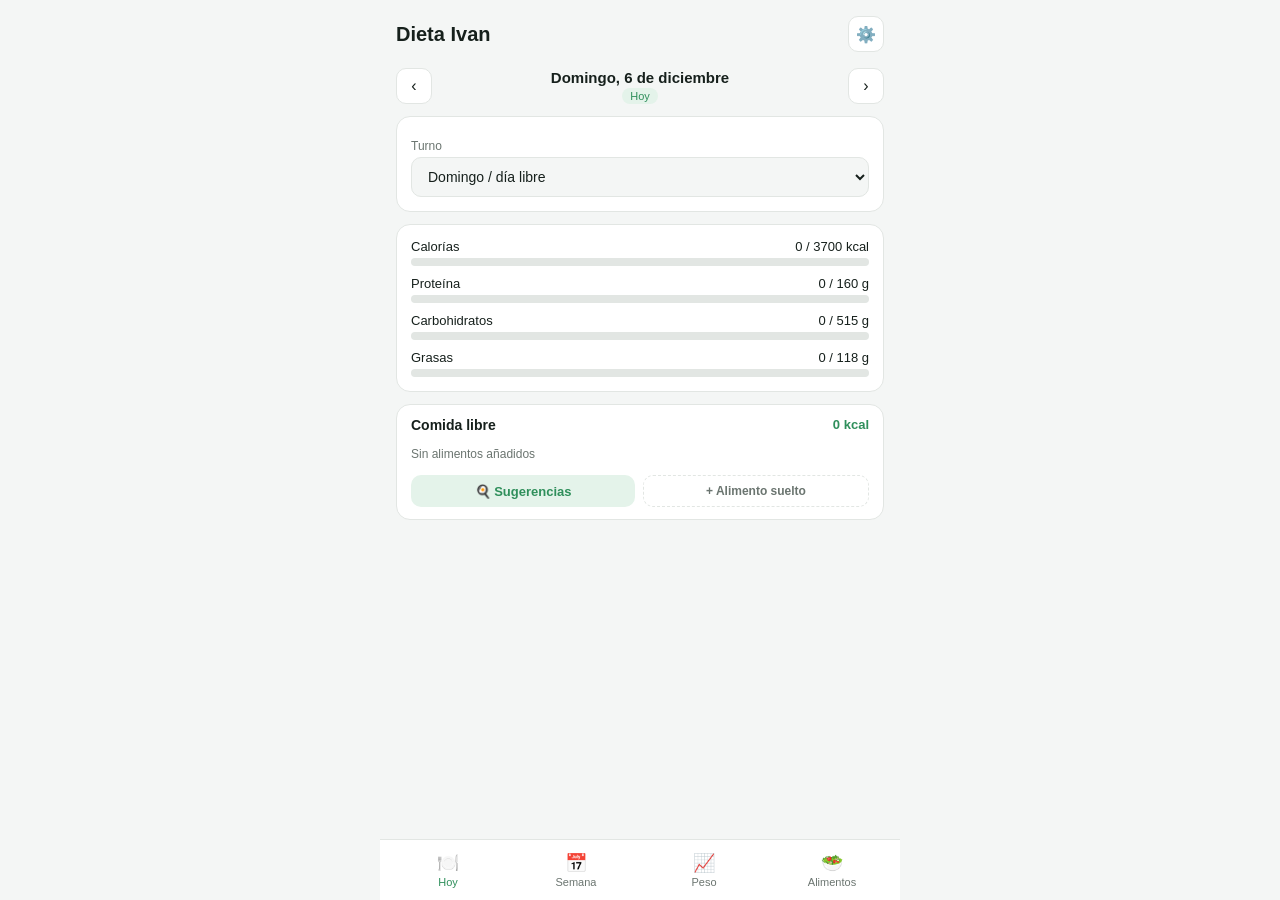
==== index.html @ ed4d55cd "Initial commit: Dieta Ivan PWA App de seguimiento de dieta, horarios por turno y lista de la compra," ====
<!doctype html>
<html lang="es">
<head>
  <meta charset="UTF-8" />
  <meta name="viewport" content="width=device-width, initial-scale=1, viewport-fit=cover" />
  <title>Dieta Ivan</title>
  <meta name="description" content="App de alimentación, dieta y compra adaptada a turnos rotativos" />
  <meta name="theme-color" content="#2f8f5b" />
  <link rel="manifest" href="manifest.json" />
  <link rel="icon" href="icons/icon.svg" type="image/svg+xml" />
  <link rel="apple-touch-icon" href="icons/icon.svg" />
  <meta name="apple-mobile-web-app-capable" content="yes" />
  <meta name="apple-mobile-web-app-status-bar-style" content="black-translucent" />
  <link rel="stylesheet" href="css/style.css" />
</head>
<body>
  <div id="app"></div>
  <script type="module" src="js/main.js"></script>
</body>
</html>
---- css/style.css ----
:root {
  --bg: #f4f6f5;
  --card-bg: #ffffff;
  --text: #16201c;
  --text-muted: #6b7570;
  --border: #e2e6e3;
  --accent: #2f8f5b;
  --accent-soft: #e4f3ea;
  --danger: #d64545;
  color-scheme: light;
}

@media (prefers-color-scheme: dark) {
  :root:not([data-theme="light"]) {
    --bg: #121614;
    --card-bg: #1b211e;
    --text: #eef2ef;
    --text-muted: #93a099;
    --border: #2a322d;
    --accent: #4cbf82;
    --accent-soft: #1c3229;
    --danger: #e5645f;
    color-scheme: dark;
  }
}

:root[data-theme="dark"] {
  --bg: #121614;
  --card-bg: #1b211e;
  --text: #eef2ef;
  --text-muted: #93a099;
  --border: #2a322d;
  --accent: #4cbf82;
  --accent-soft: #1c3229;
  --danger: #e5645f;
  color-scheme: dark;
}

* { box-sizing: border-box; }

html, body {
  margin: 0;
  padding: 0;
  background: var(--bg);
  color: var(--text);
  font-family: -apple-system, BlinkMacSystemFont, 'Segoe UI', Roboto, sans-serif;
  -webkit-tap-highlight-color: transparent;
}

#app {
  max-width: 520px;
  margin: 0 auto;
  min-height: 100vh;
  display: flex;
  flex-direction: column;
  padding-bottom: 76px;
}

.app-header {
  display: flex;
  align-items: center;
  justify-content: space-between;
  padding: 16px;
  position: sticky;
  top: 0;
  background: var(--bg);
  z-index: 10;
}

.app-title {
  font-size: 20px;
  font-weight: 700;
}

.view-container {
  padding: 0 16px 16px;
  flex: 1;
}

.bottom-nav {
  position: fixed;
  bottom: 0;
  left: 0;
  right: 0;
  max-width: 520px;
  margin: 0 auto;
  display: flex;
  background: var(--card-bg);
  border-top: 1px solid var(--border);
  padding: 6px 4px calc(6px + env(safe-area-inset-bottom));
}

.nav-btn {
  flex: 1;
  display: flex;
  flex-direction: column;
  align-items: center;
  gap: 2px;
  background: none;
  border: none;
  color: var(--text-muted);
  font-size: 11px;
  padding: 6px 0;
  border-radius: 10px;
}

.nav-btn.active {
  color: var(--accent);
}

.nav-icon { font-size: 18px; }

.card {
  background: var(--card-bg);
  border: 1px solid var(--border);
  border-radius: 14px;
  padding: 14px;
  margin-bottom: 12px;
}

.section-title {
  font-weight: 600;
  margin-bottom: 10px;
  font-size: 15px;
}

.day-header {
  display: flex;
  align-items: center;
  justify-content: space-between;
  margin-bottom: 12px;
}

.day-title { text-align: center; }
.day-date { font-weight: 600; font-size: 15px; }
.day-badge {
  display: inline-block;
  margin-top: 2px;
  font-size: 11px;
  color: var(--accent);
  background: var(--accent-soft);
  padding: 2px 8px;
  border-radius: 8px;
}

.icon-btn {
  background: var(--card-bg);
  border: 1px solid var(--border);
  color: var(--text);
  width: 36px;
  height: 36px;
  border-radius: 10px;
  font-size: 16px;
  display: flex;
  align-items: center;
  justify-content: center;
}

.field-label {
  display: block;
  font-size: 12px;
  color: var(--text-muted);
  margin: 8px 0 4px;
}

.select, .input {
  width: 100%;
  padding: 10px 12px;
  border-radius: 10px;
  border: 1px solid var(--border);
  background: var(--bg);
  color: var(--text);
  font-size: 14px;
}

.select.small { padding: 6px 8px; font-size: 12px; width: auto; }

.summary-card { display: flex; flex-direction: column; gap: 10px; }

.macro-row-top {
  display: flex;
  justify-content: space-between;
  font-size: 13px;
  margin-bottom: 4px;
}

.progress {
  height: 8px;
  background: var(--border);
  border-radius: 6px;
  overflow: hidden;
}

.progress-fill {
  height: 100%;
  background: var(--accent);
  border-radius: 6px;
  transition: width 0.2s ease;
}

.generate-menu-btn {
  width: 100%;
  padding: 14px;
  border-radius: 14px;
  border: none;
  background: linear-gradient(135deg, var(--accent), #6fce9a);
  color: #fff;
  font-weight: 700;
  font-size: 15px;
  margin-bottom: 12px;
}

.slot-card { padding: 12px 14px; }

.slot-header {
  display: flex;
  justify-content: space-between;
  align-items: flex-start;
}

.slot-name { font-weight: 600; font-size: 14px; }
.slot-hora { font-size: 12px; color: var(--text-muted); }
.slot-kcal { font-size: 13px; color: var(--accent); font-weight: 600; }

.slot-items { margin: 8px 0; display: flex; flex-direction: column; gap: 6px; }

.slot-item {
  display: flex;
  justify-content: space-between;
  align-items: center;
  font-size: 13px;
  background: var(--bg);
  padding: 6px 10px;
  border-radius: 8px;
}

.remove-item-btn {
  background: none;
  border: none;
  color: var(--text-muted);
  font-size: 13px;
  padding: 2px 6px;
}

.slot-actions {
  display: flex;
  gap: 8px;
}

.add-food-btn {
  flex: 1;
  padding: 8px;
  border-radius: 10px;
  border: 1px dashed var(--border);
  background: none;
  color: var(--text-muted);
  font-size: 12px;
  font-weight: 600;
}

.suggest-btn {
  flex: 1;
  padding: 8px;
  border-radius: 10px;
  border: none;
  background: var(--accent-soft);
  color: var(--accent);
  font-size: 13px;
  font-weight: 700;
}

.recipe-results {
  margin-top: 10px;
  display: flex;
  flex-direction: column;
  gap: 10px;
  max-height: 65vh;
  overflow-y: auto;
}

.recipe-card {
  background: var(--bg);
  border: 1px solid var(--border);
  border-radius: 12px;
  padding: 12px;
}

.recipe-card-header {
  display: flex;
  justify-content: space-between;
  font-weight: 700;
  font-size: 14px;
}

.recipe-kcal { color: var(--accent); }

.recipe-macros {
  font-size: 12px;
  color: var(--text-muted);
  margin-top: 2px;
}

.recipe-ingredients {
  font-size: 12px;
  color: var(--text-muted);
  margin-top: 6px;
  line-height: 1.4;
}

.recipe-add-btn { margin-top: 10px; }

.empty-hint { font-size: 12px; color: var(--text-muted); padding: 6px 0; }

.modal-backdrop {
  position: fixed;
  inset: 0;
  background: rgba(0,0,0,0.5);
  display: flex;
  align-items: flex-end;
  z-index: 100;
}

.modal {
  background: var(--card-bg);
  width: 100%;
  max-width: 520px;
  margin: 0 auto;
  border-radius: 18px 18px 0 0;
  padding: 18px;
  max-height: 85vh;
  overflow-y: auto;
}

.modal-header {
  display: flex;
  justify-content: space-between;
  align-items: center;
  font-weight: 700;
  font-size: 16px;
  margin-bottom: 12px;
}

.food-results {
  margin-top: 10px;
  max-height: 50vh;
  overflow-y: auto;
  display: flex;
  flex-direction: column;
  gap: 4px;
}

.food-result {
  display: flex;
  justify-content: space-between;
  padding: 10px;
  border-radius: 8px;
  background: var(--bg);
  font-size: 13px;
}

.food-result-kcal { color: var(--text-muted); }

.modal-preview {
  margin: 10px 0;
  font-size: 13px;
  color: var(--text-muted);
}

.primary-btn {
  width: 100%;
  padding: 12px;
  border-radius: 10px;
  border: none;
  background: var(--accent);
  color: #fff;
  font-weight: 700;
  font-size: 14px;
  margin-top: 10px;
}

.primary-btn.small { width: auto; padding: 10px 16px; margin-top: 0; }

.danger-btn {
  width: 100%;
  padding: 12px;
  border-radius: 10px;
  border: 1px solid var(--danger);
  background: none;
  color: var(--danger);
  font-weight: 600;
  font-size: 13px;
  margin-top: 8px;
}

.macro-inputs {
  display: grid;
  grid-template-columns: 1fr 1fr;
  gap: 8px;
}

.food-row {
  display: flex;
  justify-content: space-between;
  align-items: center;
  padding: 10px 4px;
  border-bottom: 1px solid var(--border);
}
.food-row:last-child { border-bottom: none; }
.food-row-name { font-size: 14px; font-weight: 500; }
.food-row-macros { font-size: 12px; color: var(--text-muted); }
.food-row-cat {
  font-size: 11px;
  color: var(--accent);
  background: var(--accent-soft);
  padding: 3px 8px;
  border-radius: 8px;
}

.week-day-row {
  display: flex;
  align-items: center;
  justify-content: space-between;
  padding: 8px 0;
  border-bottom: 1px solid var(--border);
  gap: 8px;
}
.week-day-row:last-child { border-bottom: none; }
.week-day-name { font-size: 13px; font-weight: 600; }
.week-day-date { font-size: 11px; color: var(--text-muted); }
.week-day-kcal { font-size: 12px; color: var(--accent); min-width: 64px; text-align: right; }

.shopping-category { margin-bottom: 12px; }
.shopping-category-title {
  font-size: 12px;
  font-weight: 700;
  color: var(--text-muted);
  text-transform: uppercase;
  letter-spacing: 0.04em;
  margin-bottom: 6px;
}
.shopping-item {
  display: flex;
  justify-content: space-between;
  align-items: center;
  padding: 6px 0;
  font-size: 14px;
}
.shopping-item.checked .shopping-item-label span { text-decoration: line-through; color: var(--text-muted); }
.shopping-item-label { display: flex; align-items: center; gap: 8px; }

.add-extra-row { display: flex; gap: 8px; margin-top: 10px; }
.add-extra-row .input { flex: 1; }

.weight-form { display: flex; gap: 8px; }
.weight-chart { width: 100%; height: 240px; display: block; }

.history-row {
  display: flex;
  justify-content: space-between;
  align-items: center;
  padding: 8px 0;
  border-bottom: 1px solid var(--border);
  font-size: 13px;
}
.history-row:last-child { border-bottom: none; }

.loading {
  text-align: center;
  color: var(--text-muted);
  padding: 40px 0;
  font-size: 13px;
}
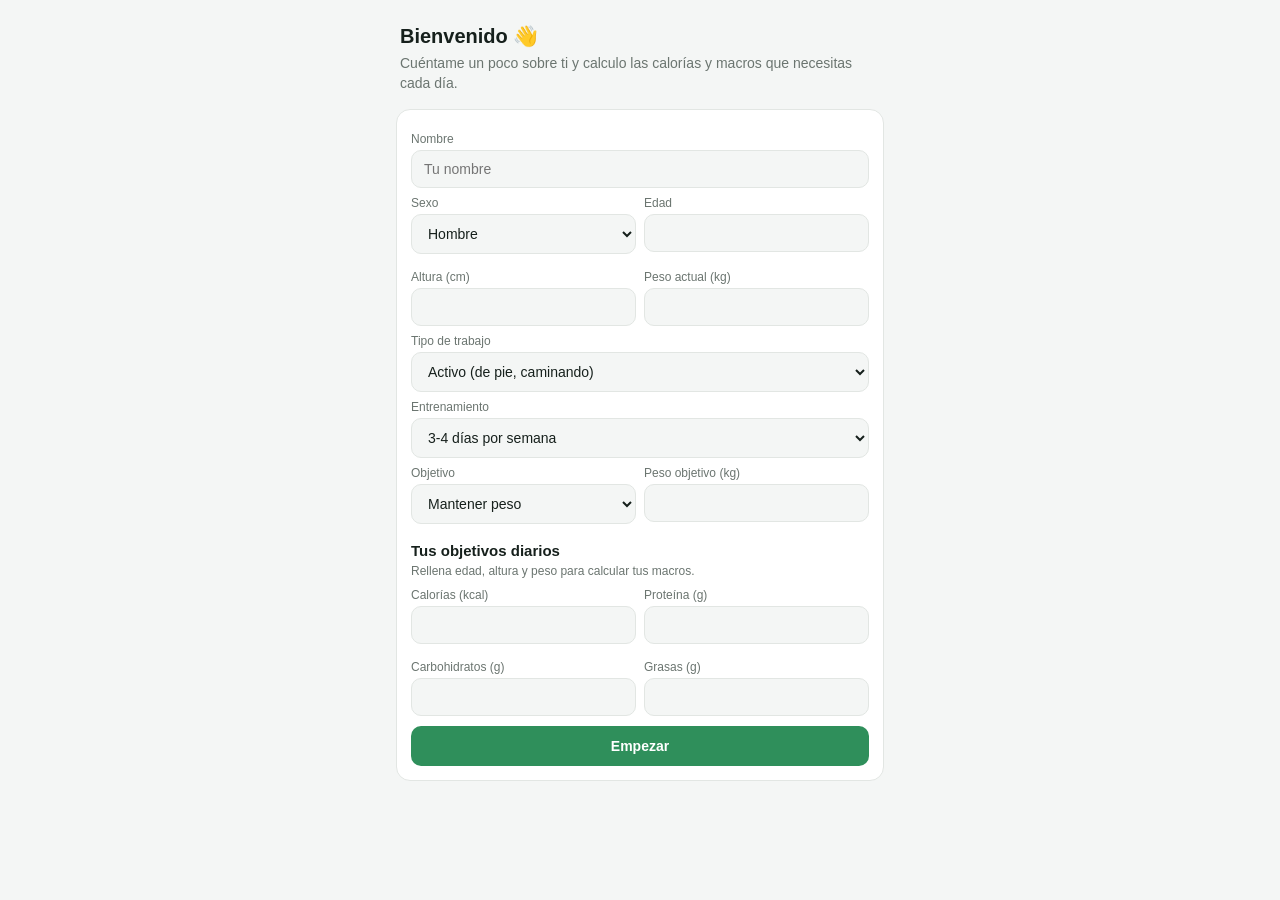
==== commit dc718a26: "Nuevo logo dorado de la app Icono en SVG y PNG (180/192/512): el iPhone no usa iconos SVG para la pa" ====
--- a/index.html
+++ b/index.html
@@ -5,10 +5,10 @@
   <meta name="viewport" content="width=device-width, initial-scale=1, viewport-fit=cover" />
   <title>Dieta Ivan</title>
   <meta name="description" content="App de alimentación, dieta y compra adaptada a turnos rotativos" />
-  <meta name="theme-color" content="#2f8f5b" />
+  <meta name="theme-color" content="#2a0838" />
   <link rel="manifest" href="manifest.json" />
   <link rel="icon" href="icons/icon.svg" type="image/svg+xml" />
-  <link rel="apple-touch-icon" href="icons/icon.svg" />
+  <link rel="apple-touch-icon" href="icons/icon-180.png" />
   <meta name="apple-mobile-web-app-capable" content="yes" />
   <meta name="apple-mobile-web-app-status-bar-style" content="black-translucent" />
   <link rel="stylesheet" href="css/style.css" />
--- a/css/style.css
+++ b/css/style.css
@@ -464,6 +464,89 @@
 }
 .history-row:last-child { border-bottom: none; }
 
+.lookup-box {
+  background: var(--accent-soft);
+  border-radius: 12px;
+  padding: 4px 12px 12px;
+  margin-bottom: 6px;
+}
+
+.lookup-row {
+  display: flex;
+  gap: 8px;
+  margin-top: 6px;
+}
+
+.lookup-row .input { flex: 1; min-width: 0; }
+
+.scan-btn {
+  width: 100%;
+  margin-top: 8px;
+  background: var(--card-bg);
+}
+
+.scanner-area { margin-top: 8px; }
+
+.scan-video {
+  width: 100%;
+  max-height: 240px;
+  object-fit: cover;
+  border-radius: 10px;
+  background: #000;
+  display: block;
+}
+
+.lookup-result { cursor: pointer; gap: 8px; }
+.lookup-result .food-result-kcal { white-space: nowrap; font-size: 12px; }
+
+.onboarding {
+  padding: 16px;
+}
+
+.onboarding-intro {
+  padding: 8px 4px 16px;
+}
+
+.onboarding-intro p {
+  margin: 6px 0 0;
+  color: var(--text-muted);
+  font-size: 14px;
+  line-height: 1.4;
+}
+
+.macros-title {
+  margin-top: 18px;
+  margin-bottom: 4px;
+}
+
+.calc-hint {
+  font-size: 12px;
+  color: var(--text-muted);
+  line-height: 1.4;
+}
+
+.link-btn {
+  background: none;
+  border: none;
+  color: var(--accent);
+  font-size: 13px;
+  font-weight: 600;
+  padding: 8px 0 0;
+}
+
+.form-error {
+  margin-top: 10px;
+  color: var(--danger);
+  font-size: 13px;
+}
+
+.app-version {
+  text-align: center;
+  font-size: 11px;
+  color: var(--text-muted);
+  margin-top: 14px;
+}
+
 .loading {
   text-align: center;
   color: var(--text-muted);
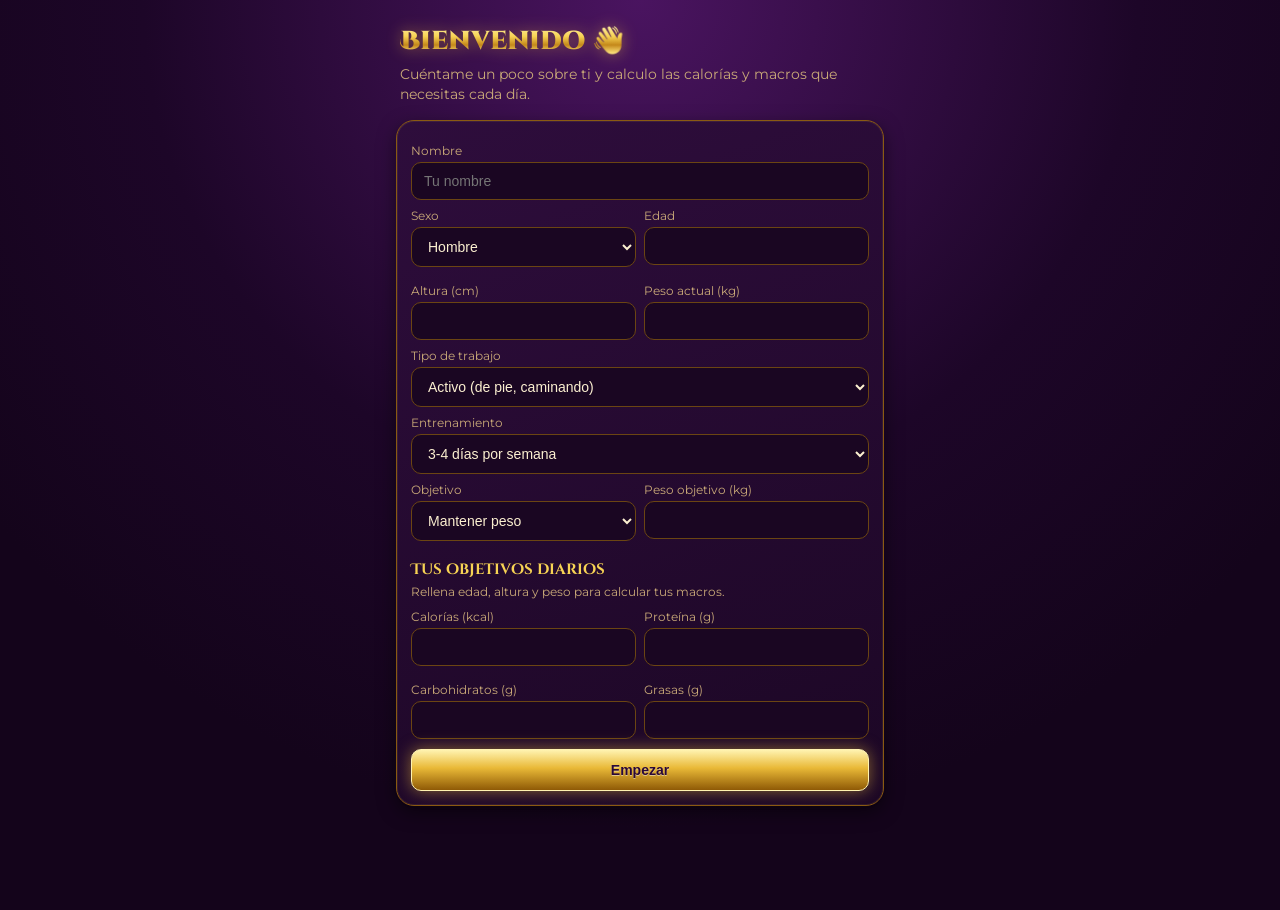
==== commit 4413c91c: "Interfaz "oro y terciopelo" a juego con el logo Tema oscuro único con dorados, títulos en Cinzel Dec" ====
--- a/index.html
+++ b/index.html
@@ -3,7 +3,7 @@
 <head>
   <meta charset="UTF-8" />
   <meta name="viewport" content="width=device-width, initial-scale=1, viewport-fit=cover" />
-  <title>Dieta Ivan</title>
+  <title>Mi dieta</title>
   <meta name="description" content="App de alimentación, dieta y compra adaptada a turnos rotativos" />
   <meta name="theme-color" content="#2a0838" />
   <link rel="manifest" href="manifest.json" />
@@ -11,6 +11,9 @@
   <link rel="apple-touch-icon" href="icons/icon-180.png" />
   <meta name="apple-mobile-web-app-capable" content="yes" />
   <meta name="apple-mobile-web-app-status-bar-style" content="black-translucent" />
+  <link rel="preconnect" href="https://fonts.googleapis.com" />
+  <link rel="preconnect" href="https://fonts.gstatic.com" crossorigin />
+  <link rel="stylesheet" href="https://fonts.googleapis.com/css2?family=Cinzel+Decorative:wght@700;900&family=Montserrat:wght@500;600;700;800&display=swap" />
   <link rel="stylesheet" href="css/style.css" />
 </head>
 <body>
--- a/css/style.css
+++ b/css/style.css
@@ -1,38 +1,20 @@
+/* Tema único "oro y terciopelo", a juego con el logo (no cambia con el modo claro/oscuro del móvil). */
 :root {
-  --bg: #f4f6f5;
-  --card-bg: #ffffff;
-  --text: #16201c;
-  --text-muted: #6b7570;
-  --border: #e2e6e3;
-  --accent: #2f8f5b;
-  --accent-soft: #e4f3ea;
-  --danger: #d64545;
-  color-scheme: light;
-}
-
-@media (prefers-color-scheme: dark) {
-  :root:not([data-theme="light"]) {
-    --bg: #121614;
-    --card-bg: #1b211e;
-    --text: #eef2ef;
-    --text-muted: #93a099;
-    --border: #2a322d;
-    --accent: #4cbf82;
-    --accent-soft: #1c3229;
-    --danger: #e5645f;
-    color-scheme: dark;
-  }
-}
-
-:root[data-theme="dark"] {
-  --bg: #121614;
-  --card-bg: #1b211e;
-  --text: #eef2ef;
-  --text-muted: #93a099;
-  --border: #2a322d;
-  --accent: #4cbf82;
-  --accent-soft: #1c3229;
-  --danger: #e5645f;
+  --bg: #14041b;
+  --card-bg: #240a30;
+  --text: #fbefd0;
+  --text-muted: #c9a978;
+  --border: #6b4512;
+  --accent: #f2c23a;
+  --accent-soft: #3a1846;
+  --danger: #ff4d6d;
+  --gold-border: #8a5a12;
+  --gold-text: #f7d354;
+  --gold-light: #ffe680;
+  --oro: linear-gradient(180deg, #fff3b0 0%, #f7d354 35%, #c4881a 60%, #ffe680 85%, #9c6508 100%);
+  --oro-boton: linear-gradient(180deg, #fff3b0 0%, #e9b937 45%, #8f5a06 100%);
+  --font-titulo: 'Cinzel Decorative', Georgia, 'Times New Roman', serif;
+  --font-texto: 'Montserrat', -apple-system, BlinkMacSystemFont, 'Segoe UI', Roboto, sans-serif;
   color-scheme: dark;
 }
 
@@ -41,9 +23,10 @@
 html, body {
   margin: 0;
   padding: 0;
-  background: var(--bg);
+  background: radial-gradient(circle at 50% 0%, #4a1460 0%, #1d0628 45%, var(--bg) 75%) fixed;
+  background-color: var(--bg);
   color: var(--text);
-  font-family: -apple-system, BlinkMacSystemFont, 'Segoe UI', Roboto, sans-serif;
+  font-family: var(--font-texto);
   -webkit-tap-highlight-color: transparent;
 }
 
@@ -540,6 +523,32 @@
   font-size: 13px;
 }
 
+.day-lookup { margin-top: 12px; }
+
+.portion-chips {
+  display: flex;
+  flex-wrap: wrap;
+  gap: 8px;
+}
+
+.portion-chip {
+  padding: 10px 14px;
+  border-radius: 999px;
+  border: 1.5px solid var(--accent);
+  background: var(--accent-soft);
+  color: var(--text);
+  font-size: 14px;
+  font-weight: 600;
+}
+
+.portion-count {
+  margin-top: 6px;
+  font-size: 13px;
+  font-weight: 700;
+  color: var(--accent);
+  min-height: 18px;
+}
+
 .app-version {
   text-align: center;
   font-size: 11px;
@@ -553,3 +562,123 @@
   padding: 40px 0;
   font-size: 13px;
 }
+
+/* ---------- Tema oro y terciopelo ---------- */
+
+.app-header {
+  background: linear-gradient(180deg, #1d0628 0%, rgba(20, 4, 27, 0.92) 100%);
+  border-bottom: 2px solid transparent;
+  border-image: linear-gradient(90deg, transparent, var(--accent), transparent) 1;
+}
+
+.app-title {
+  font-family: var(--font-titulo);
+  font-weight: 900;
+  font-size: 22px;
+  background: var(--oro);
+  -webkit-background-clip: text;
+  background-clip: text;
+  color: transparent;
+  filter: drop-shadow(0 0 8px rgba(242, 194, 58, 0.45));
+}
+
+.section-title, .slot-name, .day-date, .modal-header, .recipe-name, .week-day-name {
+  font-family: var(--font-titulo);
+  font-weight: 700;
+  color: var(--gold-text);
+}
+
+.card {
+  background: linear-gradient(160deg, #2e0d3c 0%, #1c0725 100%);
+  border: 1.5px solid var(--gold-border);
+  border-radius: 18px;
+  box-shadow: inset 0 0 0 1px rgba(255, 230, 128, 0.08), 0 6px 18px rgba(0, 0, 0, 0.5);
+}
+
+.icon-btn {
+  background: var(--card-bg);
+  border: 1.5px solid var(--gold-border);
+  color: var(--gold-text);
+}
+
+.day-badge, .food-row-cat {
+  background: var(--oro);
+  color: #2a0838;
+  font-weight: 800;
+}
+
+.select, .input {
+  background: #1a0622;
+  border: 1px solid var(--border);
+  color: var(--text);
+}
+
+.progress { background: var(--accent-soft); height: 10px; }
+.progress-fill {
+  background: linear-gradient(90deg, #c4881a, var(--gold-light), var(--accent));
+  box-shadow: 0 0 10px rgba(242, 194, 58, 0.7);
+}
+
+.generate-menu-btn, .primary-btn {
+  background: var(--oro-boton);
+  color: #2a0838;
+  border: 1.5px solid #fff3b0;
+  box-shadow: 0 0 16px rgba(242, 194, 58, 0.5);
+  text-shadow: 0 1px 0 rgba(255, 255, 255, 0.45);
+  font-weight: 800;
+}
+.generate-menu-btn {
+  font-family: var(--font-titulo);
+  font-weight: 900;
+  font-size: 16px;
+  border-radius: 999px;
+}
+.primary-btn:disabled { opacity: 0.6; }
+
+.slot-kcal, .recipe-kcal, .week-day-kcal { color: var(--gold-light); }
+
+.slot-item, .food-result, .recipe-card {
+  background: rgba(10, 2, 14, 0.55);
+  border: 1px solid rgba(138, 90, 18, 0.5);
+}
+
+.suggest-btn {
+  background: var(--accent-soft);
+  color: var(--gold-text);
+  border: 1px solid var(--gold-border);
+}
+.scan-btn { background: #1a0622; }
+.add-food-btn { border-color: var(--gold-border); color: var(--text-muted); }
+
+.portion-chip {
+  background: var(--oro);
+  color: #2a0838;
+  border-color: #fff3b0;
+  font-weight: 800;
+}
+.portion-count { color: var(--gold-light); }
+
+.shopping-category-title { color: var(--gold-text); }
+.shopping-item input[type="checkbox"] { accent-color: var(--accent); }
+
+.bottom-nav {
+  background: linear-gradient(180deg, #2a0b36, var(--bg));
+  border-top: 2px solid #c4881a;
+}
+.nav-btn { color: #a88a5c; }
+.nav-btn.active { color: var(--gold-light); text-shadow: 0 0 8px rgba(242, 194, 58, 0.8); }
+
+.modal-backdrop { background: rgba(5, 0, 8, 0.7); }
+.modal {
+  background: linear-gradient(180deg, #2e0d3c, var(--bg));
+  border-top: 2px solid var(--accent);
+}
+.lookup-box { background: var(--accent-soft); border: 1px solid rgba(138, 90, 18, 0.5); }
+.link-btn { color: var(--gold-light); }
+
+.onboarding-intro .app-title { font-size: 26px; }
+.week-day-label { width: 118px; flex-shrink: 0; }
+.week-day-row .select.small { flex: 1; min-width: 0; }
+.week-day-row .week-day-kcal { width: 84px; flex-shrink: 0; }
+.recipe-card-header { gap: 10px; }
+.recipe-kcal { white-space: nowrap; }
